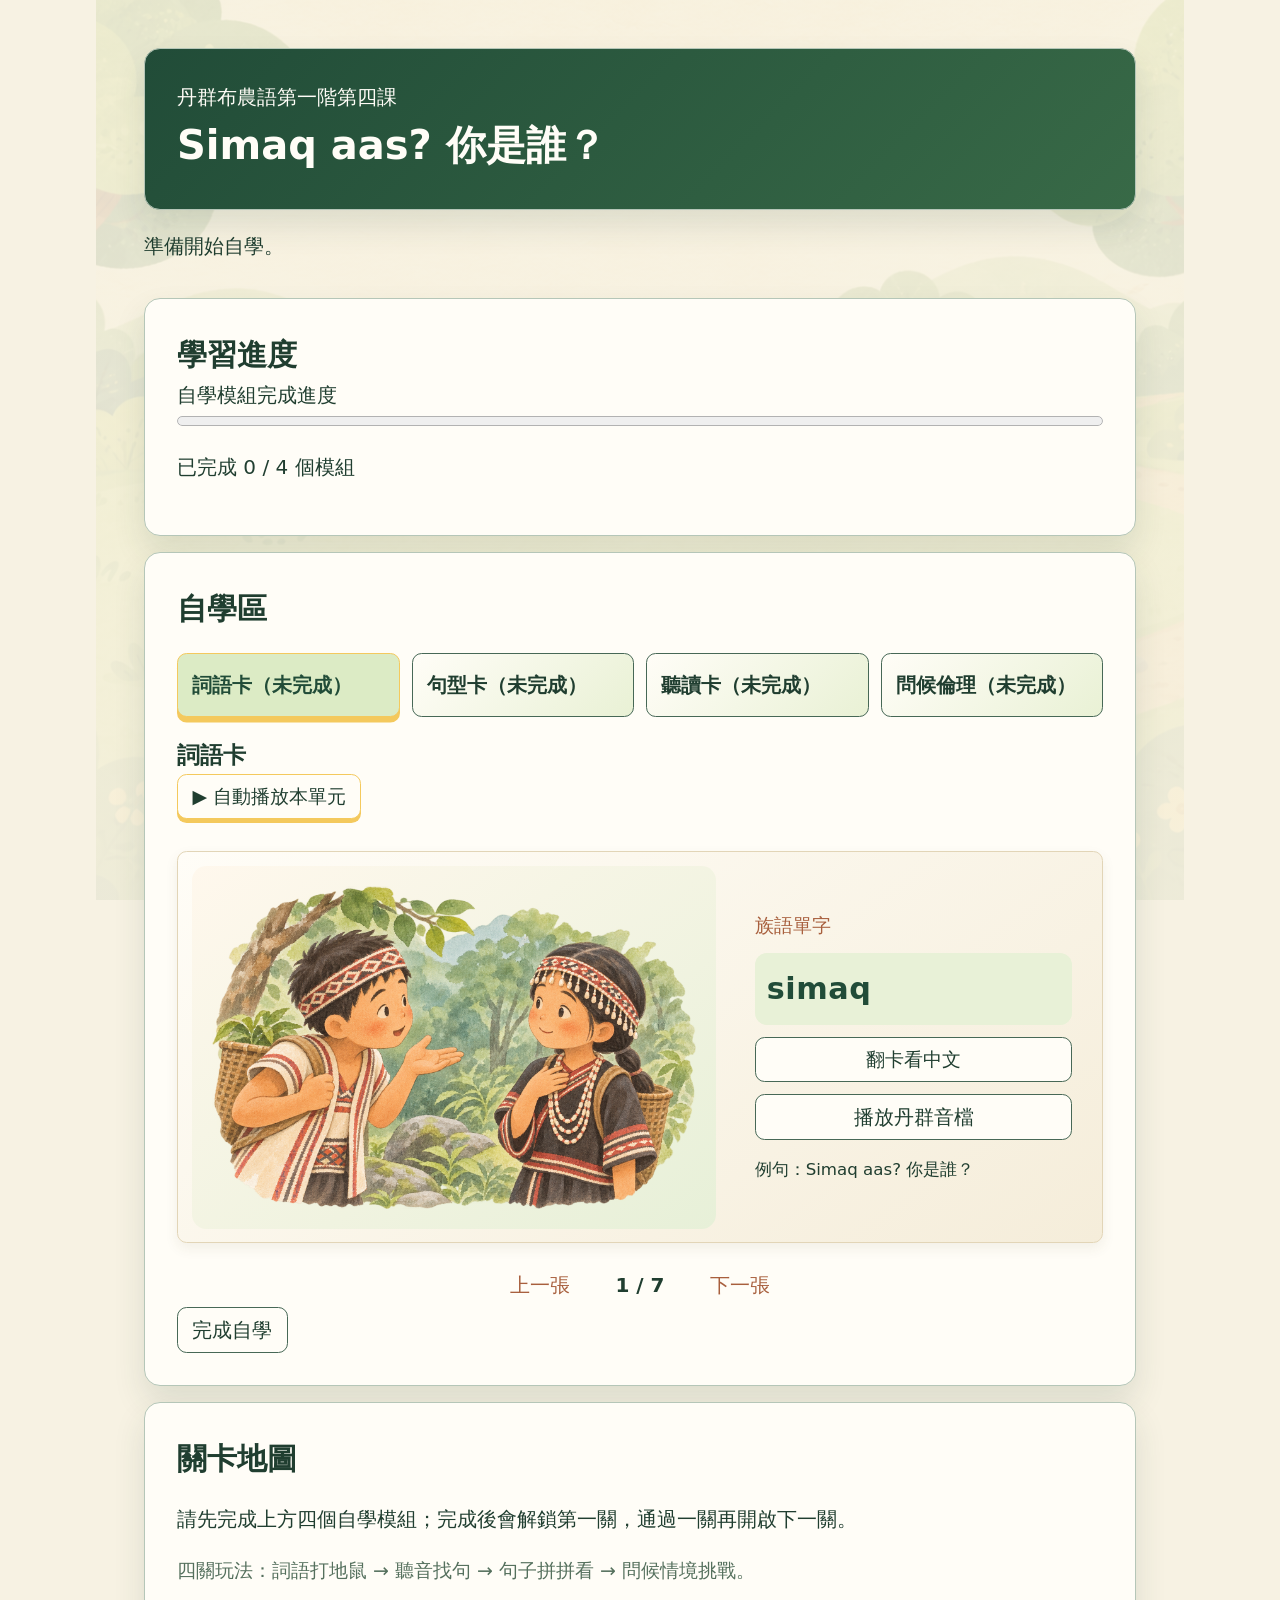
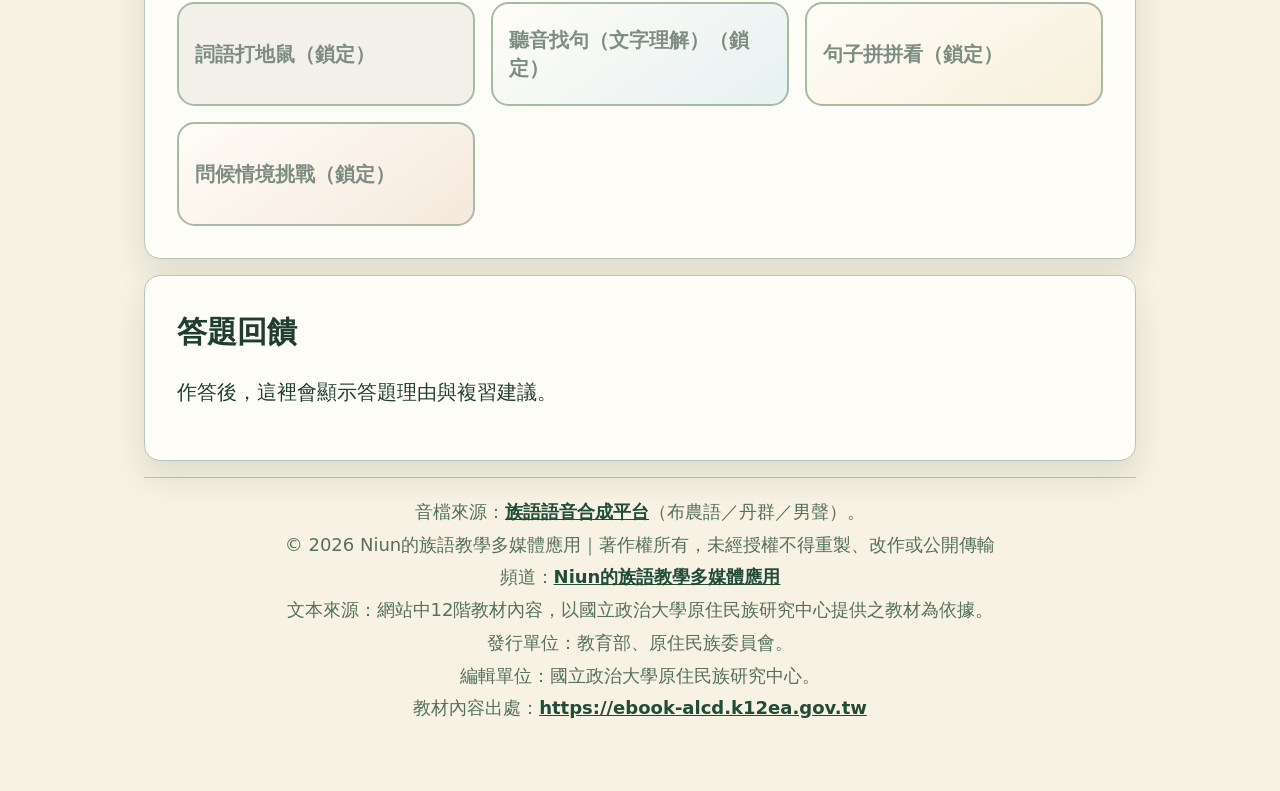
==== index.html @ c35fdf4d "feat: complete lesson 4 interactive learning site" ====
<!doctype html>
<html lang="zh-Hant">
<head>
  <meta charset="utf-8">
  <meta name="viewport" content="width=device-width, initial-scale=1">
  <title>丹群布農語第一階第四課｜Simaq aas?</title>
  <link rel="stylesheet" href="styles.css">
  <script defer src="data/lesson4.js"></script>
  <script defer src="app.js"></script>
</head>
<body>
  <a class="skip-link" href="#main-content">跳到主要內容</a>
  <header id="course-header">
    <p>丹群布農語第一階第四課</p>
    <h1>Simaq aas? 你是誰？</h1>
  </header>
  <main id="main-content">
    <p id="status-message" role="status">準備開始自學。</p>
    <section id="progress-area" aria-labelledby="progress-title">
      <h2 id="progress-title">學習進度</h2>
      <label for="study-progress">自學模組完成進度</label>
      <progress id="study-progress" max="4" value="0"></progress>
      <p id="study-count" role="status">已完成 0 / 4 個模組</p>
      <div id="storage-status" role="status"></div>
    </section>
    <section id="study-area" aria-labelledby="study-title">
      <h2 id="study-title">自學區</h2>
      <ul id="study-outline" aria-label="自學單元"></ul>
      <section aria-labelledby="study-module-title">
        <h3 id="study-module-title" tabindex="-1">詞語卡</h3>
        <div id="study-content"></div>
        <div id="study-repair"></div>
        <button id="complete-study" type="button" aria-pressed="false">完成自學</button>
      </section>
    </section>
    <nav id="level-map" aria-labelledby="level-title">
      <h2 id="level-title">關卡地圖</h2>
      <p id="level-status" role="status">請先完成上方四個自學模組；完成後會解鎖第一關，通過一關再開啟下一關。</p>
      <p class="level-help">四關玩法：詞語打地鼠 → 聽音找句 → 句子拼拼看 → 問候情境挑戰。</p>
      <ol>
        <li id="word-mole">詞語打地鼠</li>
        <li id="listen-match">聽音找句</li>
        <li id="sentence-order">句子拼拼看</li>
        <li id="greeting-challenge">問候情境挑戰</li>
      </ol>
    </nav>
    <section id="game-area" aria-labelledby="game-title" hidden>
      <h2 id="game-title"></h2>
      <h3 id="game-question" tabindex="-1"></h3>
      <div id="game-content"></div>
    </section>
    <section id="feedback-area" aria-labelledby="feedback-title" aria-describedby="feedback-result" tabindex="-1">
      <h2 id="feedback-title">答題回饋</h2>
      <div id="feedback-result"><p>作答後，這裡會顯示答題理由與複習建議。</p></div>
      <div id="feedback-actions" class="game-options"></div>
    </section>
    <section id="results-area" aria-labelledby="results-title" hidden>
      <h2 id="results-title" tabindex="-1">學習結果</h2>
      <p id="repair-outcome" role="status"></p>
      <h3>各知識點累計正確率</h3>
      <ul id="diagnostics-summary"></ul>
      <h3>再學習清單</h3>
      <div id="repair-queue"></div>
      <div id="results-actions" class="game-options"></div>
    </section>
  </main>
  <footer id="site-footer">
    <p>音檔來源：<a href="https://ai-labs.ilrdf.org.tw/hnang-kari-ai-asi-sluhay/" target="_blank" rel="noopener noreferrer">族語語音合成平台</a>（布農語／丹群／男聲）。</p>
    <p>© 2026 Niun的族語教學多媒體應用｜著作權所有，未經授權不得重製、改作或公開傳輸</p>
    <p>頻道：<a href="https://www.youtube.com/@chiasan3" target="_blank" rel="noopener noreferrer">Niun的族語教學多媒體應用</a></p>
    <p>文本來源：網站中12階教材內容，以國立政治大學原住民族研究中心提供之教材為依據。</p>
    <p>發行單位：教育部、原住民族委員會。</p>
    <p>編輯單位：國立政治大學原住民族研究中心。</p>
    <p>教材內容出處：<a href="https://ebook-alcd.k12ea.gov.tw" target="_blank" rel="noopener noreferrer">https://ebook-alcd.k12ea.gov.tw</a></p>
  </footer>
</body>
</html>
---- styles.css ----
:root {
  --page-bg: #f7f2e3;
  --surface: #fffdf7;
  --ink: #203e30;
  --forest: #214c38;
  --border: #b5c6b8;
  --button-border: #476856;
  --focus-ring: #8b571b;
  --soft-surface: #f5edda;
  --audio-border: #c58e3a;
  --audio-surface: #fff5d2;
  --disabled-surface: #ecebe1;
  --scene-surface: #dce9c1;
  --relationship-surface: #e8efcd;
  --sun: #f4c95d;
  --shadow: 0 1rem 2rem rgba(32, 62, 48, .12);
  --min-touch-target: 2.75rem;
  color-scheme: light;
  font-family: "Noto Sans TC", "Microsoft JhengHei", system-ui, sans-serif;
  line-height: 1.6;
  color: var(--ink);
  background: var(--page-bg);
}

body {
  font-size: clamp(1.08rem, 1rem + .35vw, 1.25rem);
}

.language-term,
.game-options button,
#game-question {
  font-size: clamp(1.2rem, 1.08rem + .55vw, 1.55rem);
}

.language-term {
  letter-spacing: .02em;
  color: var(--forest);
  font-size: clamp(1.45rem, 1.25rem + .8vw, 2rem);
}

*,
*::before,
*::after {
  box-sizing: border-box;
}

html {
  overflow-x: hidden;
  scroll-behavior: smooth;
}

body {
  width: 100%;
  max-width: 68rem;
  min-width: 0;
  margin: auto;
  padding: clamp(1rem, 4vw, 3rem);
  background-color: var(--page-bg);
  background-image: linear-gradient(rgba(247, 242, 227, .88), rgba(247, 242, 227, .94)), url('assets/images/lesson4-forest-background.png');
  background-size: cover;
  background-attachment: fixed;
  background-position: center;
}

.skip-link {
  position: absolute;
  inset-inline-start: .75rem;
  top: -5rem;
  z-index: 1;
  padding: .5rem .75rem;
  color: #fffdf7;
  background: var(--forest);
}

.skip-link:focus-visible {
  top: .75rem;
}

header, main > section, main > nav {
  padding: clamp(1rem, 3vw, 2rem);
  min-width: 0;
  border: 1px solid var(--border);
  border-radius: 1rem;
  background: var(--surface);
  box-shadow: var(--shadow);
}

header {
  background: var(--forest);
  color: #fffdf7;
  background-image: linear-gradient(135deg, rgba(33, 76, 56, .96), rgba(61, 112, 74, .82));
}

header p, h1, h2, h3, h4 {
  margin: 0;
}

main {
  display: grid;
  gap: 1rem;
}

#site-footer {
  margin-top: 1rem;
  padding: 1rem 1.25rem;
  border-top: 1px solid var(--border);
  color: #55705d;
  font-size: .9em;
  text-align: center;
}

#site-footer p {
  margin: .25rem 0;
}

#site-footer a {
  color: var(--forest);
  font-weight: 700;
}

button {
  min-inline-size: var(--min-touch-target);
  min-height: var(--min-touch-target);
  max-width: 100%;
  padding: .5rem .9rem;
  border: 1px solid var(--button-border);
  border-radius: .6rem;
  color: inherit;
  background: var(--surface);
  font: inherit;
  line-height: 1.4;
  overflow-wrap: anywhere;
  cursor: pointer;
}

button[aria-current="true"], button[aria-pressed="true"] {
  color: #fffdf7;
  background: var(--forest);
}

button:focus-visible,
.skip-link:focus-visible {
  outline: 3px solid var(--focus-ring);
  outline-offset: 3px;
}

#study-outline, #study-content ul {
  display: grid;
  grid-template-columns: repeat(auto-fit, minmax(min(100%, 13rem), 1fr));
  gap: .75rem;
  padding: 0;
  list-style: none;
}

#study-outline button {
  width: 100%;
  min-height: 4rem;
  text-align: start;
  font-weight: 700;
  background: linear-gradient(135deg, #fffdf7, #e9f1d5);
}

#study-outline button[aria-current="true"] {
  color: var(--forest);
  border-color: var(--sun);
  background: #dcebc5;
  box-shadow: 0 .35rem 0 var(--sun);
}

#study-outline button[aria-current="true"]:hover,
#study-outline button[aria-current="true"]:focus-visible {
  color: #163728;
  background: #cfe3b2;
}

#study-content li {
  min-width: 0;
  padding: .85rem;
  border-radius: .6rem;
  background: linear-gradient(145deg, #fffdf7, var(--soft-surface));
  border: 1px solid #e2d5b7;
  box-shadow: 0 .35rem .8rem rgba(85, 72, 41, .08);
  overflow-wrap: anywhere;
}

#study-content li p {
  margin: .25rem 0;
  font-size: 1.08em;
}

.flashcard {
  display: grid;
  grid-template-columns: minmax(0, 1.35fr) minmax(15rem, .9fr);
  gap: 1.4rem;
  min-height: 20rem;
  align-items: stretch;
}

.flashcard-art {
  display: block;
  width: 100%;
  min-height: 18rem;
  height: 100%;
  object-fit: cover;
  border-radius: .9rem;
}

.flashcard-art[src*="vocab-"] {
  object-fit: contain;
  padding: 1.25rem;
  background: linear-gradient(145deg, #fff8ed, #e7f0d8);
}

.flashcard-panel {
  display: flex;
  flex-direction: column;
  justify-content: center;
  gap: .75rem;
  padding: 1rem;
}

.flashcard-panel > span {
  color: #a85f3d;
  font-size: .95em;
}

.flashcard-face {
  width: 100%;
  padding: .75rem;
  border-radius: .75rem;
}

.flashcard-front {
  min-height: 4rem;
  display: grid;
  place-items: center start;
  background: #e8f1d7;
}

.flashcard-back {
  margin: 0;
  background: #fff8e9;
}

.sentence-analysis {
  display: grid;
  gap: .45rem;
  padding: .75rem;
  border: 1px solid #c8d8b5;
  border-radius: .7rem;
  background: #f0f5e5;
}

.sentence-analysis p {
  margin: 0;
  color: #7a4b24;
  font-weight: 800;
}

.sentence-cloze-prompt {
  font-size: 2em;
  font-weight: 900;
  line-height: 1.35;
}

.sentence-parts {
  display: flex;
  flex-wrap: wrap;
  gap: .45rem;
}

.sentence-part {
  padding: .35rem .6rem;
  border: 1px solid #78956f;
  border-radius: .45rem;
  color: var(--forest);
  background: #fffdf7;
  font-weight: 800;
}

.flashcard-toggle,
.auto-play-button {
  font-size: .95em;
  background: #fffdf7;
}

.flashcard-navigation {
  display: flex;
  align-items: center;
  justify-content: center;
  gap: 1.5rem;
  margin-top: 1rem;
}

.flashcard-navigation button {
  border: 0;
  color: #a85f3d;
  background: transparent;
  box-shadow: none;
}

.flashcard-counter {
  min-width: 4rem;
  text-align: center;
  font-weight: 800;
}

.auto-play-button {
  margin: 0 0 .75rem;
  border-color: var(--sun);
  box-shadow: 0 .25rem 0 var(--sun);
}

#study-content li small {
  display: block;
  margin-top: .35rem;
}

.audio-control-button[data-audio-state="pending-verification"] {
  color: #6b4618;
  border-color: var(--audio-border);
  background: var(--audio-surface);
}

.audio-control-button[data-audio-state="pending"],
.audio-control-button[data-audio-state="error"] {
  color: #6b4618;
  border-color: var(--audio-border);
  background: var(--audio-surface);
}

progress {
  display: block;
  width: 100%;
  accent-color: var(--forest);
}

#level-map li + li {
  margin-top: 0;
}

#level-map ol {
  display: grid;
  grid-template-columns: repeat(auto-fit, minmax(min(100%, 14rem), 1fr));
  gap: 1rem;
  margin: 1rem 0 0;
  padding: 0;
  list-style: none;
}

#level-map li {
  min-width: 0;
}

#level-map button {
  width: 100%;
  min-height: 6.5rem;
  padding: 1rem;
  border: 2px solid #7e9d7c;
  border-radius: 1.1rem;
  color: var(--forest);
  background: linear-gradient(145deg, #fffdf7, #e6f0cf);
  box-shadow: 0 .45rem 0 #b4c79c;
  text-align: start;
  font-weight: 800;
}

#level-map li:nth-child(2) button { background: linear-gradient(145deg, #fffdf7, #dcecf0); }
#level-map li:nth-child(3) button { background: linear-gradient(145deg, #fffdf7, #f4ead0); }
#level-map li:nth-child(4) button { background: linear-gradient(145deg, #fffdf7, #f2dfd0); }

#level-map button:not(:disabled):hover {
  transform: translateY(-.2rem);
  box-shadow: 0 .65rem 0 #b4c79c;
}

#level-map button:disabled {
  opacity: .68;
  box-shadow: none;
}

.level-help {
  margin: .25rem 0 0;
  color: #55705d;
  font-size: .95em;
}

#level-map button:disabled, .game-options button:disabled {
  color: #40594b;
  background: var(--disabled-surface);
  cursor: default;
}

.game-options {
  display: flex;
  min-width: 0;
  flex-wrap: wrap;
  gap: .75rem;
  margin-top: .75rem;
}

.game-options > * {
  min-width: 0;
}

.mole-holes button {
  min-height: 3.5rem;
  padding-inline: 1.25rem;
  border-bottom: .35rem solid var(--button-border);
  border-radius: 50%;
  background: var(--soft-surface);
}

.mole-holes {
  display: grid;
  grid-template-columns: repeat(3, minmax(0, 1fr));
  gap: 1rem;
}

.mole-hole {
  position: relative;
  min-height: 9rem !important;
  display: grid;
  place-items: end center;
  overflow: hidden;
  padding: .75rem !important;
  border: 2px solid #79513f;
  border-bottom: .7rem solid #5c3d32 !important;
  border-radius: 50% 50% .9rem .9rem !important;
  color: #fffdf7;
  background: #855b43 !important;
  box-shadow: inset 0 .7rem 0 rgba(50, 29, 20, .3);
  text-shadow: 0 1px 2px #3b241b;
}

.mole-hole-art {
  position: absolute;
  inset: -.7rem 0 auto;
  width: 70%;
  height: 6rem;
  margin: auto;
  object-fit: contain;
  pointer-events: none;
}

.mole-hole .mole-word {
  position: relative;
  z-index: 1;
  font-size: clamp(1.25rem, 1rem + 1vw, 1.8rem);
  font-weight: 800;
}

.mole-hole.is-active {
  background: #a86a4a !important;
  transform: translateY(-.25rem);
  box-shadow: 0 .45rem 0 #5c3d32, inset 0 .7rem 0 rgba(50, 29, 20, .3);
}

.mole-timer {
  margin: .5rem 0;
  color: var(--forest);
  font-size: 1.2rem;
  font-weight: 800;
}

.mole-status {
  margin: .5rem 0;
  font-weight: 800;
}

.mole-status.is-correct {
  color: var(--forest);
}

.mole-status.is-wrong {
  color: #9a4f2f;
}

.mole-hole:hover:not(:disabled) {
  transform: translateY(-.25rem);
  background: #a86a4a !important;
}

.mole-scene {
  position: relative;
  min-width: 0;
  min-height: 10rem;
  margin: .5rem 0 1rem;
  overflow: hidden;
  border-radius: .9rem;
  background: var(--scene-surface);
}

.mole-scene img {
  display: block;
  width: min(100%, 30rem);
  height: 12rem;
  margin: auto;
  object-fit: contain;
}

.mole-scene .mole-art {
  position: absolute;
  inset: -1.5rem 0 auto;
  width: min(58%, 16rem);
  height: 10rem;
  margin: auto;
}

.relationship-art {
  display: block;
  width: min(100%, 34rem);
  max-height: 14rem;
  margin: .5rem auto 1rem;
  object-fit: contain;
  border-radius: .9rem;
  background: var(--relationship-surface);
}

#game-question:focus, #feedback-area:focus, #study-module-title:focus, #results-title:focus {
  outline: 3px solid var(--focus-ring);
  outline-offset: 3px;
}

.word-mole-question {
  display: grid;
  gap: .6rem;
  margin-bottom: 1rem;
  font-size: clamp(1.2rem, 1.05rem + .55vw, 1.55rem);
}

.word-mole-question .question-target {
  display: block;
  padding: .7rem 1rem;
  border: 3px solid var(--forest);
  border-radius: .75rem;
  color: var(--forest);
  background: #e8f1d7;
  box-shadow: 0 .3rem 0 #b4c79c;
  font-size: clamp(2rem, 1.5rem + 2vw, 3.4rem);
  font-weight: 900;
  line-height: 1.2;
  text-align: center;
}

#game-area {
  border: 2px solid var(--sun);
  background: linear-gradient(145deg, #fffdf7, #f6f0db);
}

#game-title {
  color: var(--forest);
  font-size: clamp(1.5rem, 1.25rem + 1vw, 2.2rem);
}

#game-content {
  margin-top: 1rem;
}

.game-options button {
  box-shadow: 0 .2rem 0 rgba(33, 76, 56, .16);
}

@media (max-width: 42rem) {
  body {
    padding: .75rem;
    background-attachment: scroll;
  }

  header, main > section, main > nav {
    padding: 1rem;
    border-radius: .75rem;
  }

  main {
    gap: .75rem;
  }

  .game-options {
    gap: .5rem;
  }

  .game-options > button {
    flex: 1 1 9rem;
  }

  .mole-holes button {
    flex-basis: 7rem;
  }

  .mole-holes {
    grid-template-columns: repeat(3, minmax(0, 1fr));
  }

  .mole-scene {
    min-height: 8rem;
  }

  .mole-scene img {
    height: 9rem;
  }

  .flashcard {
    grid-template-columns: 1fr;
  }

  .flashcard-art {
    min-height: 11rem;
    height: 12rem;
  }

  .flashcard-panel {
    padding: .25rem;
  }

  .mole-scene .mole-art {
    width: min(64%, 12rem);
    height: 8rem;
  }
}
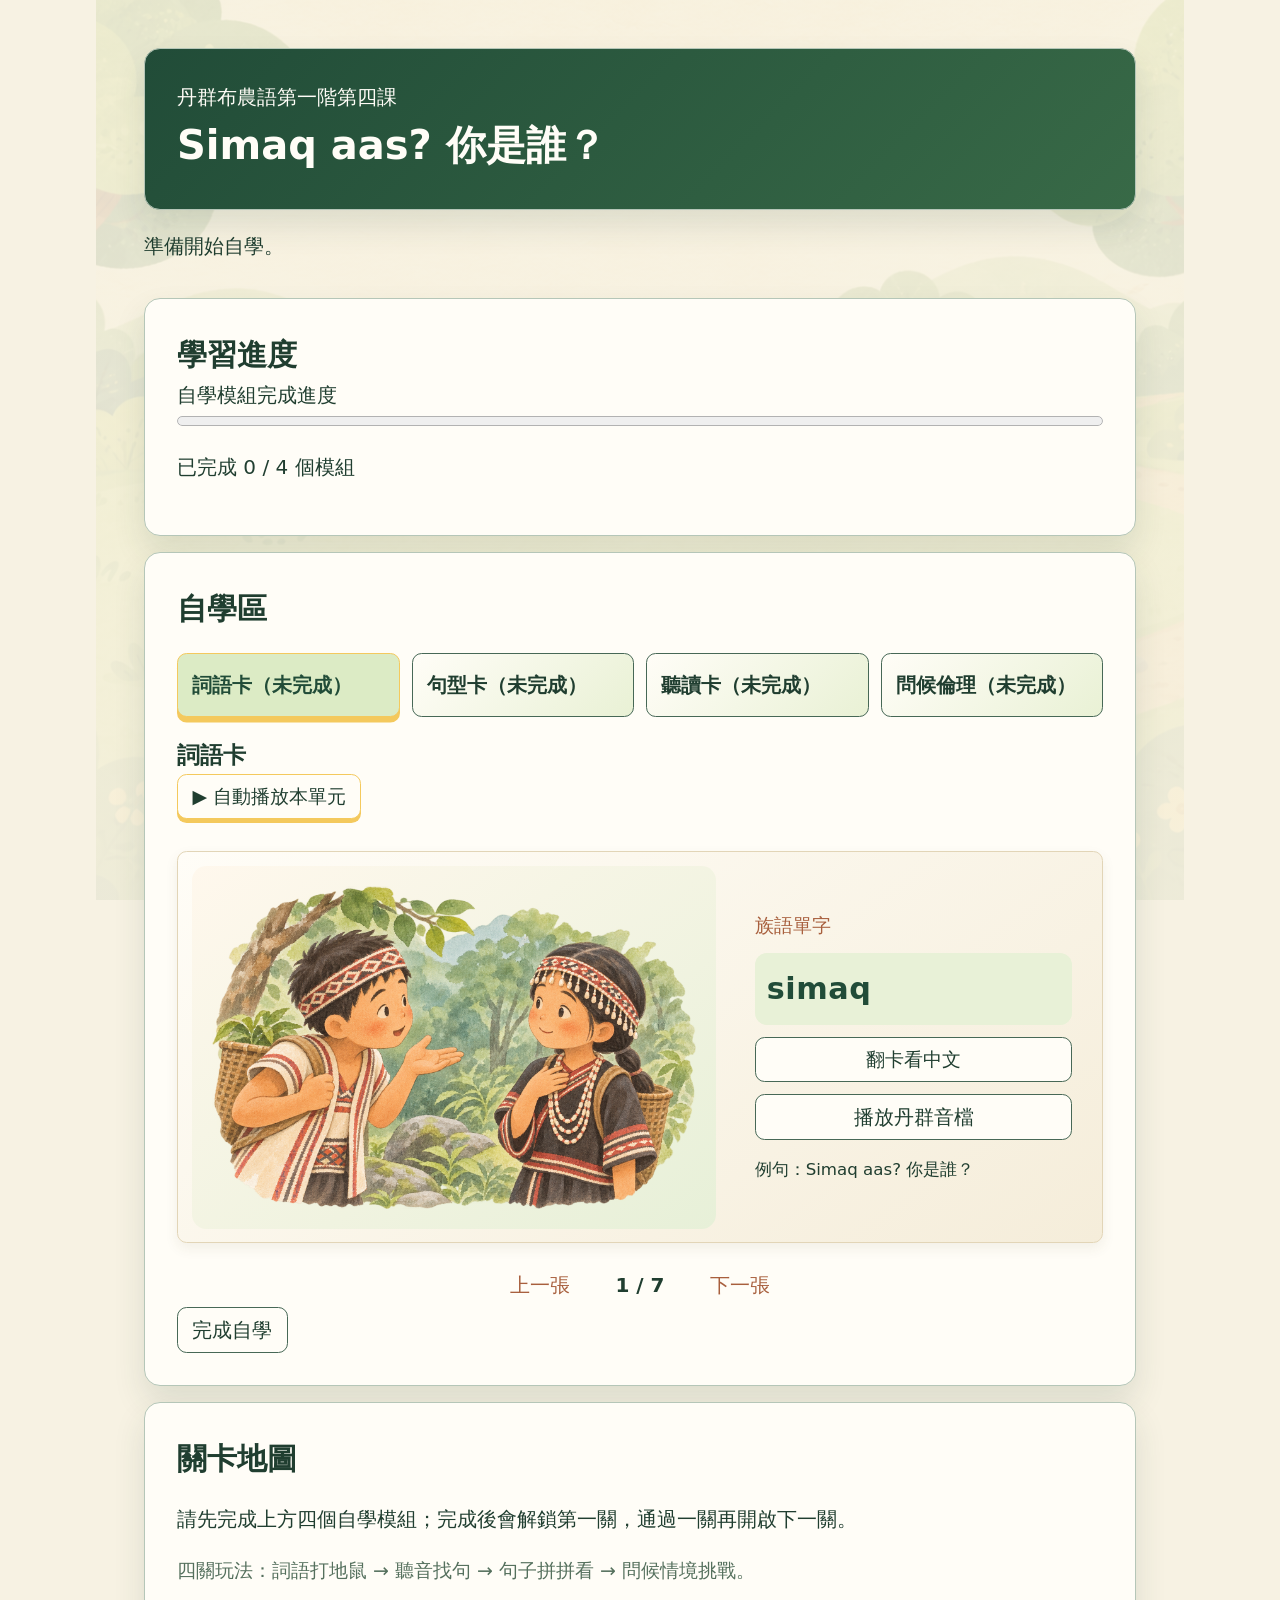
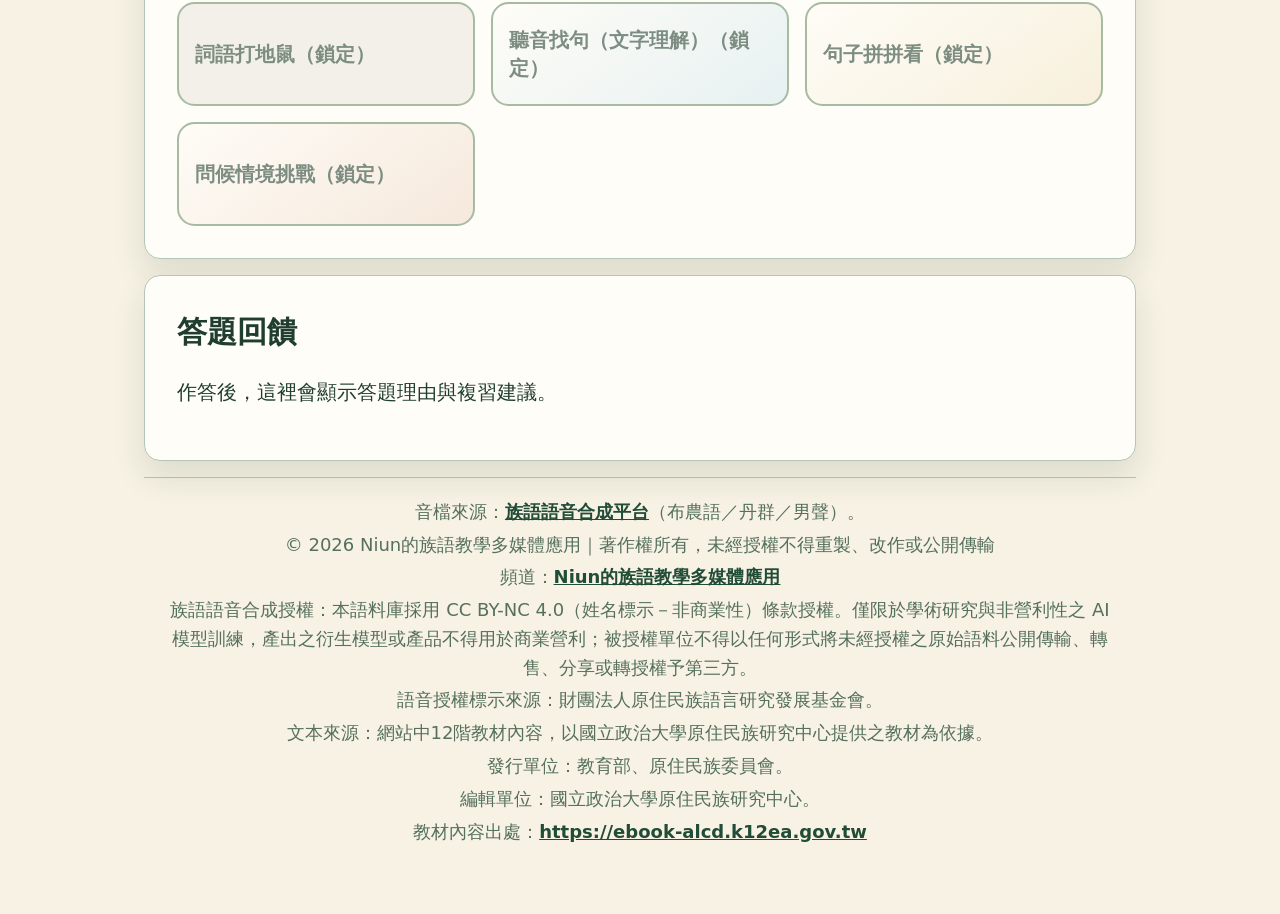
==== commit 8e844703: "docs: add copyright and audio license notice" ====
--- a/index.html
+++ b/index.html
@@ -68,6 +68,8 @@
     <p>音檔來源：<a href="https://ai-labs.ilrdf.org.tw/hnang-kari-ai-asi-sluhay/" target="_blank" rel="noopener noreferrer">族語語音合成平台</a>（布農語／丹群／男聲）。</p>
     <p>© 2026 Niun的族語教學多媒體應用｜著作權所有，未經授權不得重製、改作或公開傳輸</p>
     <p>頻道：<a href="https://www.youtube.com/@chiasan3" target="_blank" rel="noopener noreferrer">Niun的族語教學多媒體應用</a></p>
+    <p>族語語音合成授權：本語料庫採用 CC BY-NC 4.0（姓名標示－非商業性）條款授權。僅限於學術研究與非營利性之 AI 模型訓練，產出之衍生模型或產品不得用於商業營利；被授權單位不得以任何形式將未經授權之原始語料公開傳輸、轉售、分享或轉授權予第三方。</p>
+    <p>語音授權標示來源：財團法人原住民族語言研究發展基金會。</p>
     <p>文本來源：網站中12階教材內容，以國立政治大學原住民族研究中心提供之教材為依據。</p>
     <p>發行單位：教育部、原住民族委員會。</p>
     <p>編輯單位：國立政治大學原住民族研究中心。</p>
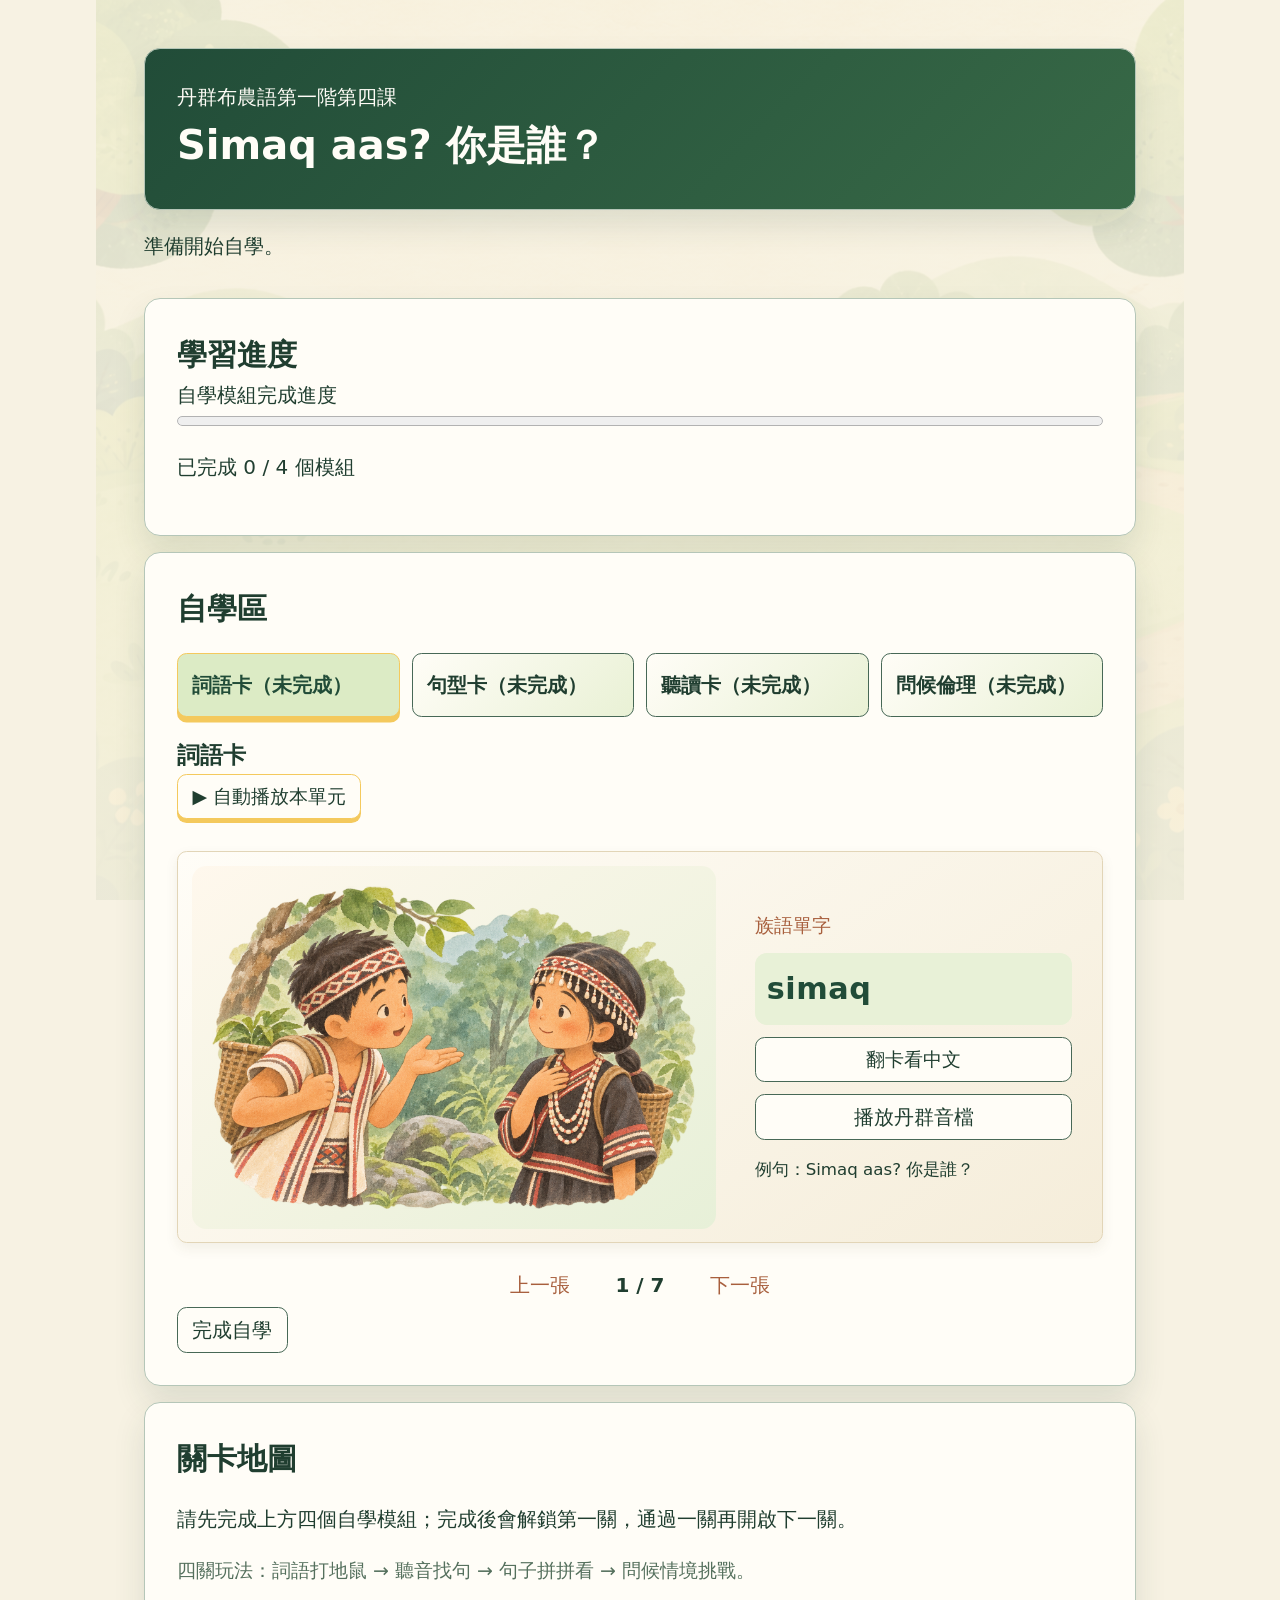
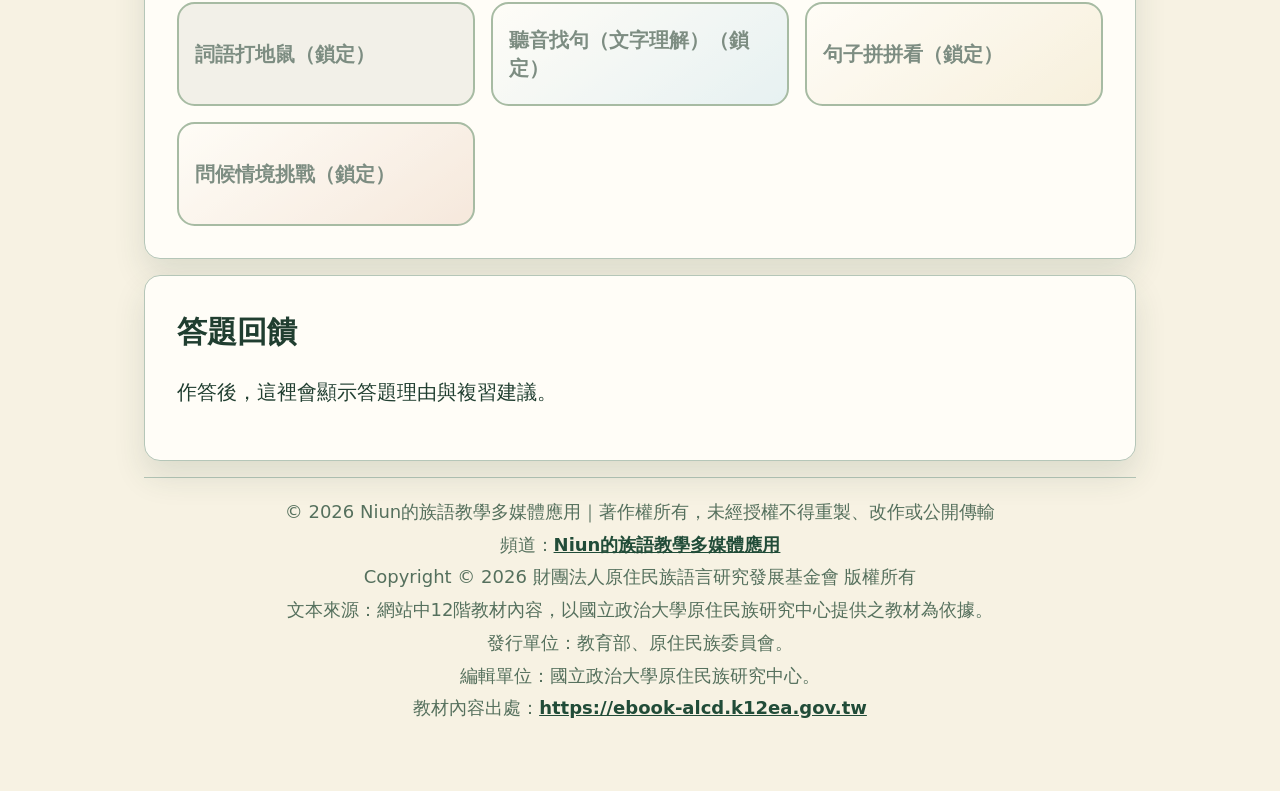
==== commit 23792ec0: "docs: update audio corpus copyright notice" ====
--- a/index.html
+++ b/index.html
@@ -65,11 +65,9 @@
     </section>
   </main>
   <footer id="site-footer">
-    <p>音檔來源：<a href="https://ai-labs.ilrdf.org.tw/hnang-kari-ai-asi-sluhay/" target="_blank" rel="noopener noreferrer">族語語音合成平台</a>（布農語／丹群／男聲）。</p>
     <p>© 2026 Niun的族語教學多媒體應用｜著作權所有，未經授權不得重製、改作或公開傳輸</p>
     <p>頻道：<a href="https://www.youtube.com/@chiasan3" target="_blank" rel="noopener noreferrer">Niun的族語教學多媒體應用</a></p>
-    <p>族語語音合成授權：本語料庫採用 CC BY-NC 4.0（姓名標示－非商業性）條款授權。僅限於學術研究與非營利性之 AI 模型訓練，產出之衍生模型或產品不得用於商業營利；被授權單位不得以任何形式將未經授權之原始語料公開傳輸、轉售、分享或轉授權予第三方。</p>
-    <p>語音授權標示來源：財團法人原住民族語言研究發展基金會。</p>
+    <p>Copyright © 2026 財團法人原住民族語言研究發展基金會 版權所有</p>
     <p>文本來源：網站中12階教材內容，以國立政治大學原住民族研究中心提供之教材為依據。</p>
     <p>發行單位：教育部、原住民族委員會。</p>
     <p>編輯單位：國立政治大學原住民族研究中心。</p>
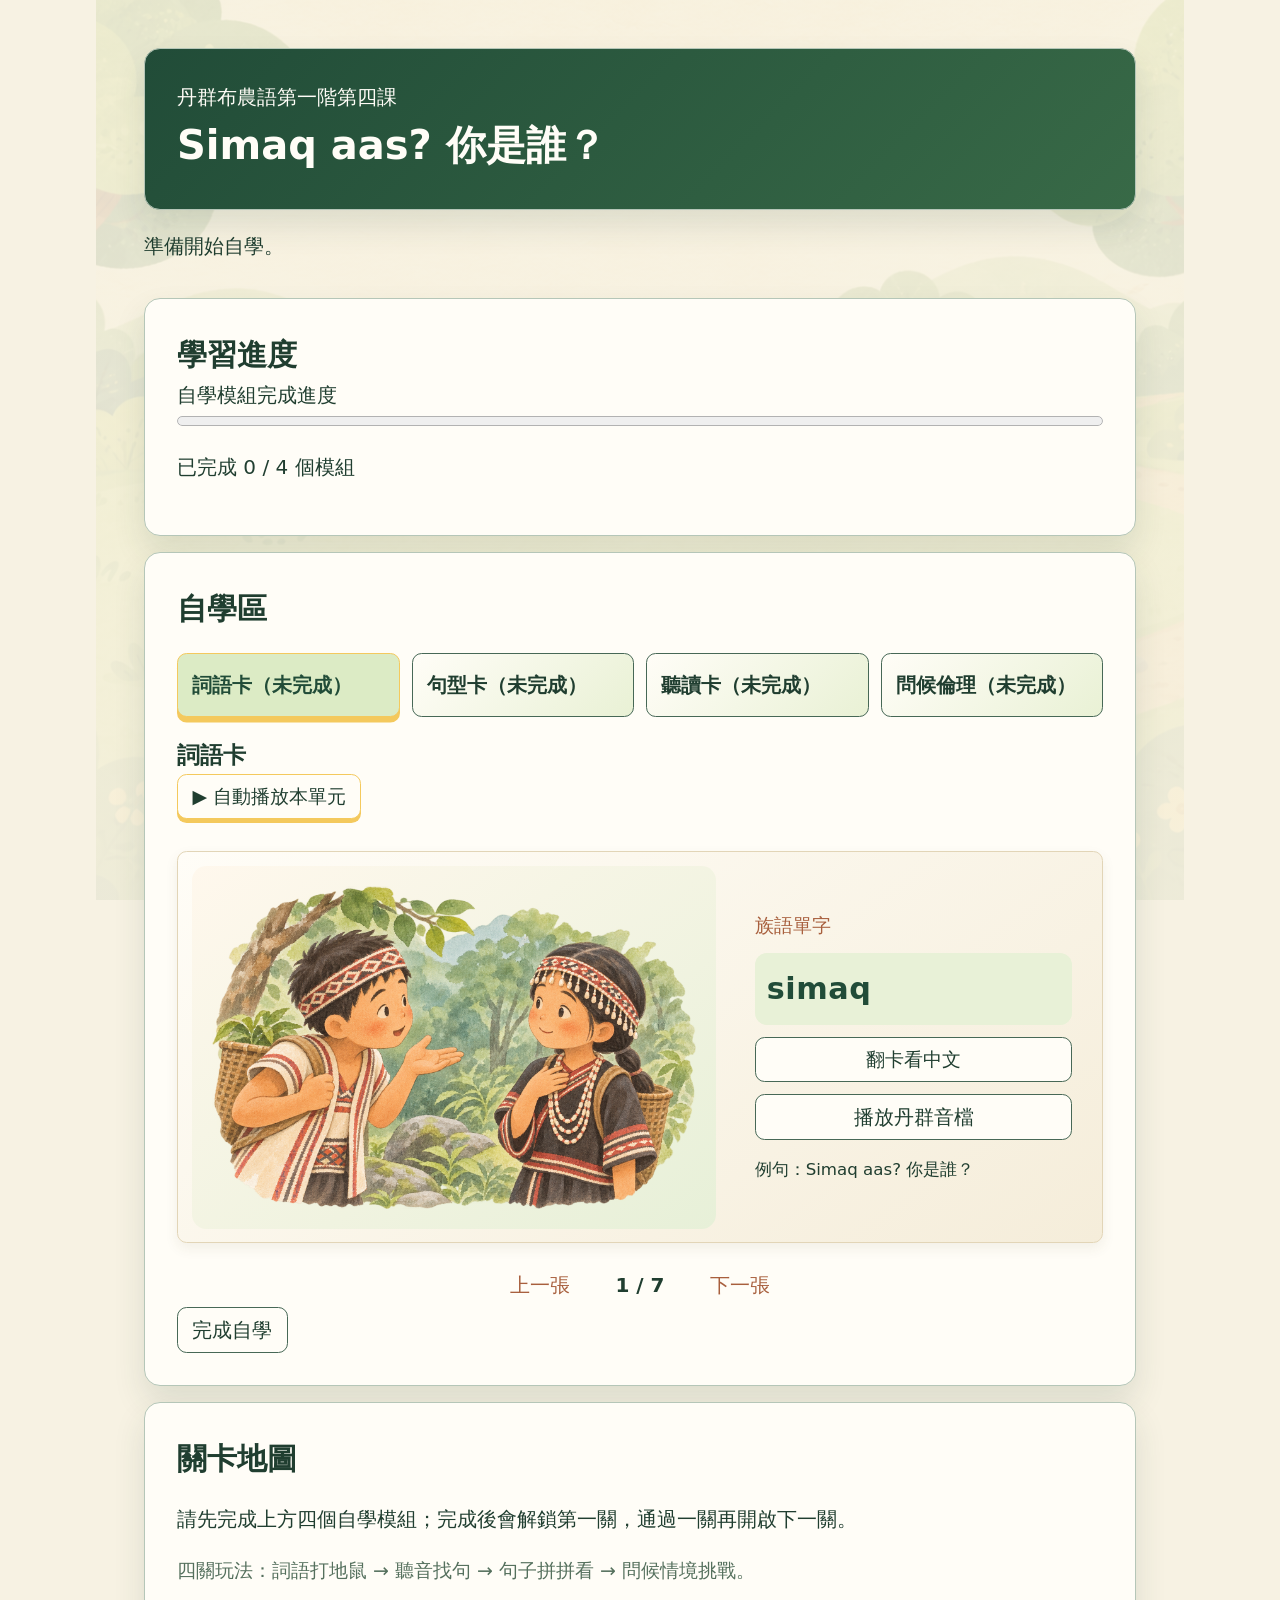
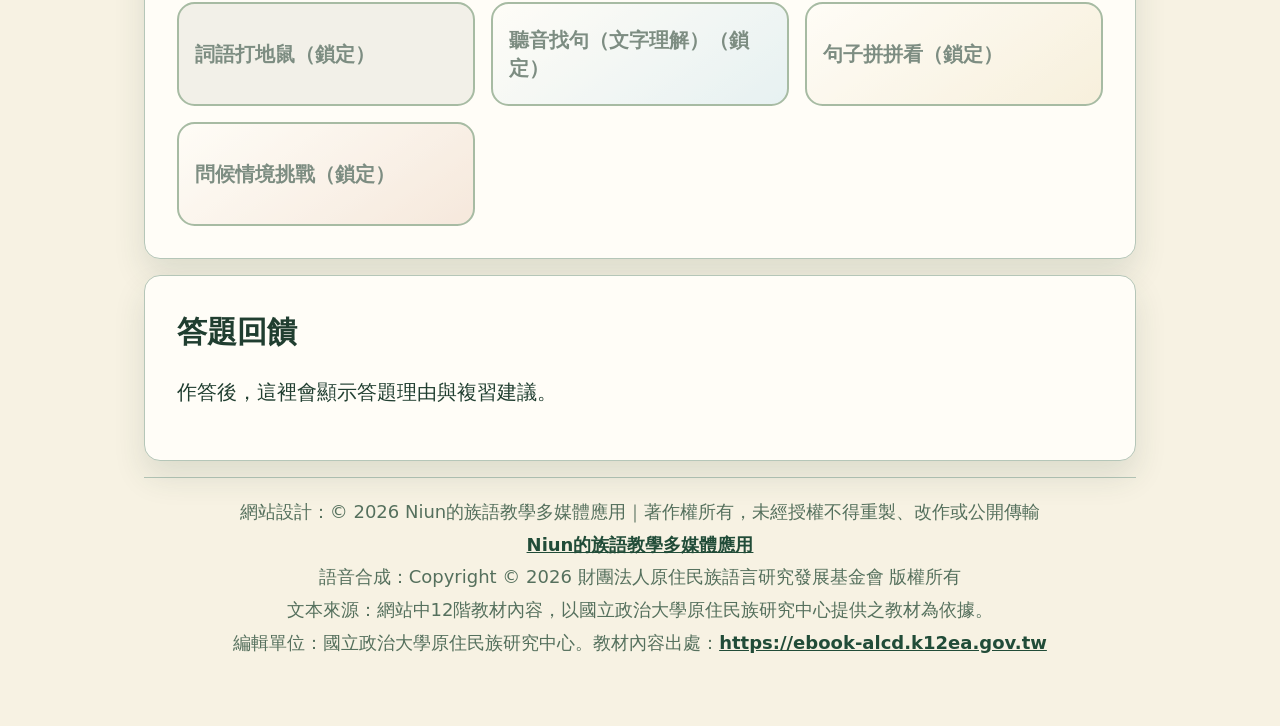
==== commit 34635870: "docs: refine website attribution footer" ====
--- a/index.html
+++ b/index.html
@@ -65,13 +65,11 @@
     </section>
   </main>
   <footer id="site-footer">
-    <p>© 2026 Niun的族語教學多媒體應用｜著作權所有，未經授權不得重製、改作或公開傳輸</p>
-    <p>頻道：<a href="https://www.youtube.com/@chiasan3" target="_blank" rel="noopener noreferrer">Niun的族語教學多媒體應用</a></p>
-    <p>Copyright © 2026 財團法人原住民族語言研究發展基金會 版權所有</p>
+    <p>網站設計：© 2026 Niun的族語教學多媒體應用｜著作權所有，未經授權不得重製、改作或公開傳輸</p>
+    <p><a href="https://www.youtube.com/@chiasan3" target="_blank" rel="noopener noreferrer">Niun的族語教學多媒體應用</a></p>
+    <p>語音合成：Copyright © 2026 財團法人原住民族語言研究發展基金會 版權所有</p>
     <p>文本來源：網站中12階教材內容，以國立政治大學原住民族研究中心提供之教材為依據。</p>
-    <p>發行單位：教育部、原住民族委員會。</p>
-    <p>編輯單位：國立政治大學原住民族研究中心。</p>
-    <p>教材內容出處：<a href="https://ebook-alcd.k12ea.gov.tw" target="_blank" rel="noopener noreferrer">https://ebook-alcd.k12ea.gov.tw</a></p>
+    <p>編輯單位：國立政治大學原住民族研究中心。教材內容出處：<a href="https://ebook-alcd.k12ea.gov.tw" target="_blank" rel="noopener noreferrer">https://ebook-alcd.k12ea.gov.tw</a></p>
   </footer>
 </body>
 </html>
